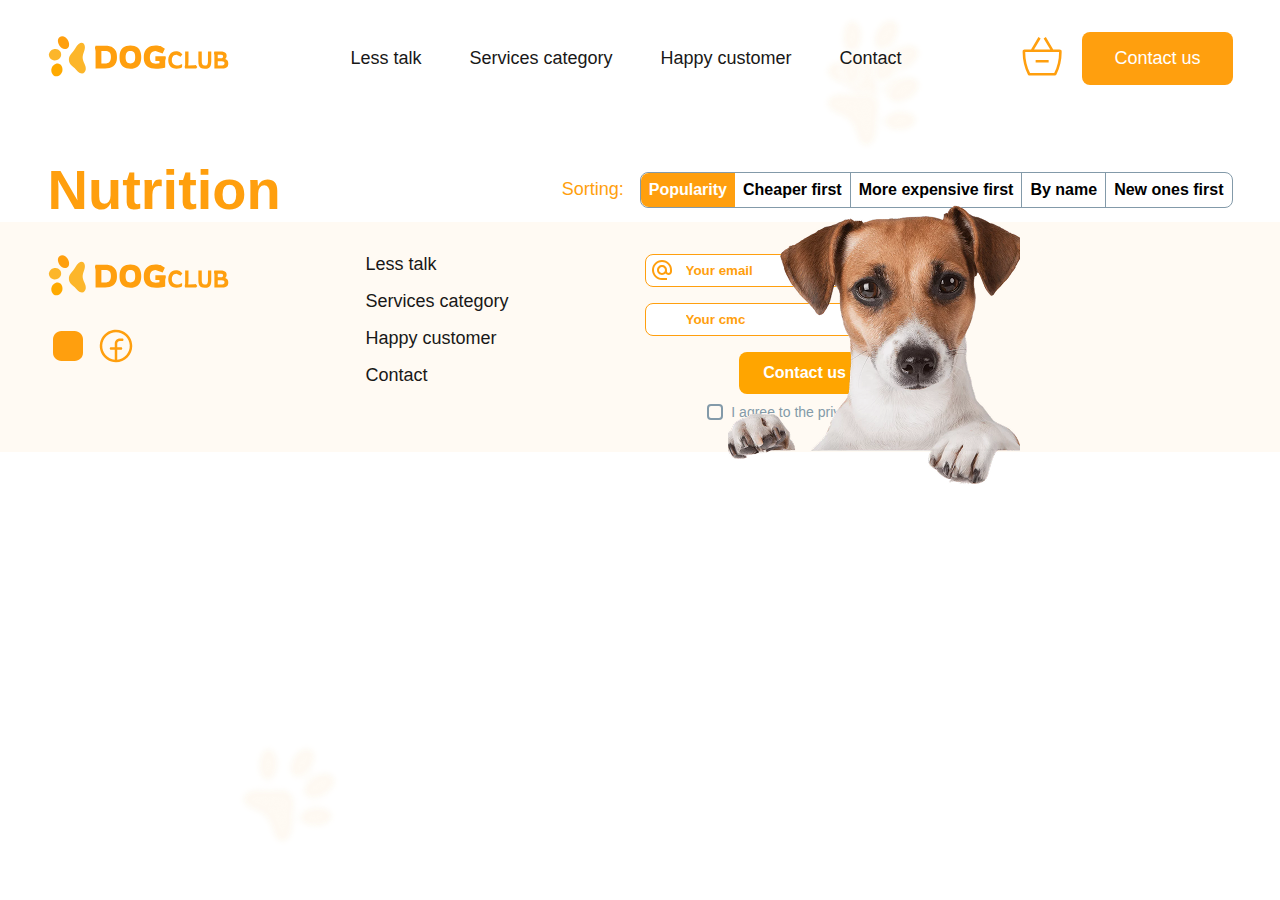
==== customer-landing.html @ ccbe90d8 "Початок роботи з новим html" ====
<!DOCTYPE html>
<html lang="en">
<head>
    <meta charset="UTF-8">
    <meta name="viewport" content="width=device-width, initial-scale=1.0">
    <title>Landing</title>
    <link rel="stylesheet" href="main.css">
</head>
<body>
    <header>
        <div class="conteiner">
            <div class="header-wrap">
                <nav>
                    <a class="logo" href="#"><img src="images/logo.svg" alt=""></a>
                    <ul>
                        <li><a href="#">Less talk</a></li>
                        <li><a href="#">Services category</a></li>
                        <li><a href="#">Happy customer</a></li>
                        <li><a href="#">Contact</a></li>
                    </ul>
                </nav>
                <div class="header-basket-contact">
                    <a href="#">
                        <svg>
                            <use href="images/sprite.svg#icon-basket"></use>
                        </svg>
                    </a>
                    <button type="button">Contact us</button>
                </div>
            </div>
        </div>
    </header>
    <main>
        <div class="nutrition">
            <div class="conteiner">
                <div class="sorting-wrap">
                    <h1>Nutrition</h1>
                    <div class="sorting">
                        <p>Sorting:</p>
                        <div class="sort-buttons">
                            <button class="active" type="button">Popularity</button>
                            <button type="button">Cheaper first</button>
                            <button type="button">More expensive first</button>
                            <button type="button">By name</button>
                            <button type="button">New ones first</button>
                        </div>
                    </div>
                </div>
            </div>
        </div>
    </main>
    <footer class="footer">
        <div class="conteiner">
            <div class="footer-wrap">
                <div class="footer-item">
                    <img src="images/logo.svg" alt="">
                    <div class="footer-social-media">
                        <a href="#">
                            <svg>
                                <use href="images/sprite.svg#icon-instagram-icon"></use>
                            </svg>
                        </a>
                        <a href="#">
                            <svg>
                                <use href="images/sprite.svg#icon-facebook-icon"></use>
                            </svg>
                        </a>
                    </div>
                </div>
                <div class="footer-item">
                    <ul>
                        <li>
                            <a href="#">Less talk </a>
                        </li>
                        <li>
                            <a href="#">Services category</a>
                        </li>
                        <li>
                            <a href="#">Happy customer</a>
                        </li>
                        <li>
                            <a href="#">Contact</a>
                        </li>
                    </ul>
                </div>
                <div class="footer-item">
                    <form action="">
                        <input type="text" placeholder="Your email">
                        <svg>
                            <use href="images/sprite.svg#icon-email-icon"></use>
                        </svg>
                    </form>
                    <form action="">
                        <input type="text" placeholder="Your cmc">
                    </form>
                    <div class="form-group">
                        <button class="btn">Contact us</button>
                        <label class="checkbox-label">
                            <input type="checkbox">
                            <span class="custom-checkbox"></span>
                            <p>I agree to the privacy policy</p>
                        </label>
                    </div>
                </div>
                <img class="dog3" src="images/dog3.png" alt="">
            </div>
        </div>
    </footer>
</body>
</html>
---- main.css ----
/* roboto-100 - latin */
@font-face {
    font-display: swap; /* Check https://developer.mozilla.org/en-US/docs/Web/CSS/@font-face/font-display for other options. */
    font-family: 'Roboto';
    font-style: normal;
    font-weight: 100;
    src: url('../fonts/roboto-v47-latin-100.woff2') format('woff2'); /* Chrome 36+, Opera 23+, Firefox 39+, Safari 12+, iOS 10+ */
  }
  /* roboto-200 - latin */
  @font-face {
    font-display: swap; /* Check https://developer.mozilla.org/en-US/docs/Web/CSS/@font-face/font-display for other options. */
    font-family: 'Roboto';
    font-style: normal;
    font-weight: 200;
    src: url('../fonts/roboto-v47-latin-200.woff2') format('woff2'); /* Chrome 36+, Opera 23+, Firefox 39+, Safari 12+, iOS 10+ */
  }
  /* roboto-300 - latin */
  @font-face {
    font-display: swap; /* Check https://developer.mozilla.org/en-US/docs/Web/CSS/@font-face/font-display for other options. */
    font-family: 'Roboto';
    font-style: normal;
    font-weight: 300;
    src: url('../fonts/roboto-v47-latin-300.woff2') format('woff2'); /* Chrome 36+, Opera 23+, Firefox 39+, Safari 12+, iOS 10+ */
  }
  /* roboto-regular - latin */
  @font-face {
    font-display: swap; /* Check https://developer.mozilla.org/en-US/docs/Web/CSS/@font-face/font-display for other options. */
    font-family: 'Roboto';
    font-style: normal;
    font-weight: 400;
    src: url('../fonts/roboto-v47-latin-regular.woff2') format('woff2'); /* Chrome 36+, Opera 23+, Firefox 39+, Safari 12+, iOS 10+ */
  }
  /* roboto-500 - latin */
  @font-face {
    font-display: swap; /* Check https://developer.mozilla.org/en-US/docs/Web/CSS/@font-face/font-display for other options. */
    font-family: 'Roboto';
    font-style: normal;
    font-weight: 500;
    src: url('../fonts/roboto-v47-latin-500.woff2') format('woff2'); /* Chrome 36+, Opera 23+, Firefox 39+, Safari 12+, iOS 10+ */
  }
  /* roboto-600 - latin */
  @font-face {
    font-display: swap; /* Check https://developer.mozilla.org/en-US/docs/Web/CSS/@font-face/font-display for other options. */
    font-family: 'Roboto';
    font-style: normal;
    font-weight: 600;
    src: url('../fonts/roboto-v47-latin-600.woff2') format('woff2'); /* Chrome 36+, Opera 23+, Firefox 39+, Safari 12+, iOS 10+ */
  }
  /* roboto-700 - latin */
  @font-face {
    font-display: swap; /* Check https://developer.mozilla.org/en-US/docs/Web/CSS/@font-face/font-display for other options. */
    font-family: 'Roboto';
    font-style: normal;
    font-weight: 700;
    src: url('../fonts/roboto-v47-latin-700.woff2') format('woff2'); /* Chrome 36+, Opera 23+, Firefox 39+, Safari 12+, iOS 10+ */
  }
  /* roboto-800 - latin */
  @font-face {
    font-display: swap; /* Check https://developer.mozilla.org/en-US/docs/Web/CSS/@font-face/font-display for other options. */
    font-family: 'Roboto';
    font-style: normal;
    font-weight: 800;
    src: url('../fonts/roboto-v47-latin-800.woff2') format('woff2'); /* Chrome 36+, Opera 23+, Firefox 39+, Safari 12+, iOS 10+ */
  }
  /* roboto-900 - latin */
  @font-face {
    font-display: swap; /* Check https://developer.mozilla.org/en-US/docs/Web/CSS/@font-face/font-display for other options. */
    font-family: 'Roboto';
    font-style: normal;
    font-weight: 900;
    src: url('../fonts/roboto-v47-latin-900.woff2') format('woff2'); /* Chrome 36+, Opera 23+, Firefox 39+, Safari 12+, iOS 10+ */
  }
  /* rowdies-300 - latin */
@font-face {
    font-display: swap; /* Check https://developer.mozilla.org/en-US/docs/Web/CSS/@font-face/font-display for other options. */
    font-family: 'Rowdies';
    font-style: normal;
    font-weight: 300;
    src: url('../fonts/rowdies-v17-latin-300.woff2') format('woff2'); /* Chrome 36+, Opera 23+, Firefox 39+, Safari 12+, iOS 10+ */
  }
  /* rowdies-regular - latin */
  @font-face {
    font-display: swap; /* Check https://developer.mozilla.org/en-US/docs/Web/CSS/@font-face/font-display for other options. */
    font-family: 'Rowdies';
    font-style: normal;
    font-weight: 400;
    src: url('../fonts/rowdies-v17-latin-regular.woff2') format('woff2'); /* Chrome 36+, Opera 23+, Firefox 39+, Safari 12+, iOS 10+ */
  }
  /* rowdies-700 - latin */
  @font-face {
    font-display: swap; /* Check https://developer.mozilla.org/en-US/docs/Web/CSS/@font-face/font-display for other options. */
    font-family: 'Rowdies';
    font-style: normal;
    font-weight: 700;
    src: url('../fonts/rowdies-v17-latin-700.woff2') format('woff2'); /* Chrome 36+, Opera 23+, Firefox 39+, Safari 12+, iOS 10+ */
  }

/* Base settenings */
*,*::before, *::after{
    box-sizing: border-box;
}
html,body{
    margin:0;
    padding:0;
    font-family: "Roboto" , sans-serif;
    font-size:18px;
    font-weight:400;
    color:var(--main-color);
    background-image: url(images/background.png);
}
p,h1,h2,h3,h4,h5,h6,a,ul,li{
    margin:0;
    padding:0;
}
ul{
    list-style: none;
}
.conteiner{
    max-width:calc(100% - 40px);
    padding:0 20px;
    width:1225px;
    margin: 0 auto;
}
:root{
  --main-color:#181817;
  --second-color:#FF9F0E;
  --siryi:#839AA9;
}
/* HEADER */
.header-wrap{
  margin-top:32px;
  display:flex;
  align-items:center;
  gap:20px;
}
.header-wrap nav{
  display:flex;
  align-items: center;
  flex-grow:1;
  gap:20px;
}
.header-wrap nav a.logo{
  flex-grow:1;
}
.header-wrap nav ul{
  display: flex;
  flex-grow:1;
  align-items: center;
  gap:48px;
}
.header-wrap nav ul li a{
  color:var(--main-color);
  text-decoration: none;
  display:inline-block;
  transition:color .4s ease;
}
.header-wrap nav ul li a:hover{
  color:var(--second-color);
}
.header-basket-contact{
  display:flex;
  gap:20px;
  align-items: center;
  flex-shrink: 0;
}
.header-basket-contact svg{
  height:40px;
  width:40px;
  fill:var(--second-color);
}
.header-basket-contact button{
  padding:16px 32px;
  background-color: var(--second-color);
  border-radius:8px;
  transition:all .4s ease;
  border:none;
  color:#fff;
  font-size:18px;
  cursor:pointer;
  font-weight: 500;
}
.header-basket-contact button:hover{
  background-color: #fff;
  color:#FF9F0E;
}

/* main */


/* Smart-dog */
.smart-dog{
  background-image: url(images/smart-dog-bg.png);
  background-repeat: no-repeat;
  background-size: cover;
  margin-top:-40px;
}
.smart-dog-wrap{
  display:flex;
  justify-content: space-between;
  gap:65px;
  padding-top:250px;
  padding-bottom: 250px;
}
.smart-dog-hero h1{
  max-width:635px;
  font-size:72px;
  line-height:89px;
  letter-spacing: 5%;
  margin-bottom: 40px;
  font-family: 'Rowdies', sans-serif;
  font-weight:900;
}
.smart-dog-hero p{
  font-size:22px;
  line-height:34px;
  margin-bottom: 24px;
  max-width: 500px;
}
button.btn{
  padding:16px 32px;
  background-color: var(--second-color);
  border:none;
  border-radius:8px;
  color:#fff;
  font-size:18px;
  font-weight:500;
  cursor:pointer;
  transition: all .4s ease;
}
button.btn:hover{
  color:var(--second-color);
  background-color:#fff;
}
.smart-dog-img{
  padding-top:23px;
  position:relative;
}
.smart-dog img.img-smart-dog{
  width:506px;
  height:auto;
}
.img-smart-element{
  position:absolute;
  top:-60px;
  right:-70px;
}

/* more-walk */
.more-walk{
  background-image: url(images/background.png);
  background-repeat: no-repeat;
}
.more-walk-wrap{
  display:flex;
  align-items:center;
  gap:24px;
}
.more-talk-txt h2{
  font-size:56px;
  font-weight:900;
  font-family: 'Rowdies', sans-serif;
  margin-bottom:40px
}
.more-talk-txt p{
  max-width: 640px;
  font-size:22px;
  margin-bottom:24px;
  color:#4E4C46;
}

/* service */
.service{
  background-image: url(images/background-yellow.png);
  background-size: 100% auto;
  background-repeat: repeat-x;
  padding-bottom: 200px;
}
.services-inner{
  padding-top:150px;
}
.services-inner h2{
  text-align: center;
  font-size:56px;
  font-weight: bold;
  font-weight: 900;
  margin-bottom: 48px;
}
.services-items{
  display:flex;
  justify-content: space-between;
  align-items: end;
  gap:10px;
}
.service-item{
  padding:47px 72px;
  background-color: #FFFEFC;
  border-radius: 8px;
}
.service-item img{
  margin-bottom: 24px;
}
.service-item h4{
  text-align: center;
  color:var(--second-color);
  font-size:22px;
  font-weight:600;
}
.services-items a{
  margin:0;
  padding:0;
  display:flex;
  align-items:center;
  gap:8px;
}
.services-items a svg{
  width:40px;
  height:40px;
  fill:var(--second-color);
}
.services-items a{
  color:var(--second-color);
  text-decoration: none;
  font-size:18px;
}

/* customer */
.customer h2{
  font-size:56px;
  font-weight: 900;
  text-align: center;
  margin-bottom: 48px;
}

/* customer */
.cust-cart{
  position: relative;
}
.customer h2{
  text-align:center;
  margin-bottom: 48px;
  font-size:56px;
}
.customer-cards{
  margin-bottom:32px;
  display:flex;
  align-items:center;
  gap:24px
}
.customer-cards button{
  width:44px;
  height:44px;
  background-color: transparent;
  border:none;
}
.customer-cards svg{
  width:44px;
  height:44px;
  fill:#839AA9;
  flex-shrink: 0;
}
.customer-cards ul{
  display:flex;
  align-items:center;
  justify-content:center;
  gap:20px;
}
.customer-cards ul li article{
  width:344px;
  height:456px;
  padding:342px 0px 16px 0px;
  border-radius:24px;
}
.customer-cards ul li:nth-child(1) article{
  background-image: linear-gradient(to bottom, transparent 70%, #839AA9 70%), url("images/happy1.svg");
}
.customer-cards ul li:nth-child(2) article{
  background-image: linear-gradient(to bottom, transparent 70%, #839AA9 70%), url("images/happy2.svg");
}
.customer-cards ul li:nth-child(3) article{
  background-image: linear-gradient(to bottom, transparent 70%, #839AA9 70%), url("images/happy3.svg");
}
.cust-cart h3{
  text-align: center;
  color:#fff;
  margin-bottom: 8px;
  font-size:24px;
  font-weight:600;
}
.cust-cart p{
  text-align: center;
  color:#fff;
  margin-bottom: 8px;
  font-size:16px;
  font-weight:400;
  max-width:380px;
}
.kosti-p{
  display:flex;
  align-items:center;
  justify-content: space-between;
  margin: 0 auto;
  width:257px;
}
.kosti-p p{
  font-size:16px;
  font-weight: 400;
  margin-bottom: 0;
  color:var(--second-color);
}
.icon-el{
  max-width:121px;
  margin:0 auto;
  display:flex;
  gap:24px;
}
.icon-el svg{
  height:11px;
  width:11px;
  fill:var(--siryi);
}
.icon-el svg:first-of-type{
  height:11px;
  width:11px;
  fill:var(--second-color);
}
.form-group {
  display: flex;
  flex-direction: column;
  align-items: center;
  gap: 10px;
}
/* Contact */

button.btn {
  background-color: #FFA500;
  color: white;
  font-weight: bold;
  border: none;
  border-radius: 8px;
  padding: 12px 24px;
  cursor: pointer;
  font-size: 16px;
}

.button.btn:hover {
  background-color: #e69500;
}
.checkbox-label {
  display: flex;
  align-items: center;
  font-size: 14px;
  color: #839AA9;
  cursor: pointer;
}
.checkbox-label input {
  display: none;
}
.custom-checkbox {
  width: 16px;
  height: 16px;
  border: 2px solid #839AA9;
  border-radius: 4px;
  display: inline-block;
  position: relative;
  margin-right: 8px;
}
.checkbox-label input:checked + .custom-checkbox {
  background-color: #839AA9;
  border-color: #839AA9;
}
.checkbox-label input:checked + .custom-checkbox::after {
  content: "✓";
  color: white;
  font-size: 12px;
  position: absolute;
  top: 50%;
  left: 50%;
  transform: translate(-50%, -50%);
}
.contact{
  background-image: url(images/background-c.png );
  background-repeat: no-repeat;
  background-position: top;
  background-size: cover;
  position: relative;
  margin-top:-130px;
  margin-bottom: 92px;
}
.contact h2{
  text-align: center;
  font-size:56px;
  max-width: 605px;
  margin: 0 auto;
  margin-bottom: 16px;
}
.contact-inner{
  padding-top:350px;
}
.contact-inner p.contactp{
  text-align: center;
  font-size: 18px;
  color:var(--siryi);
  margin-bottom: 42px;
}
.contact-form{
  display: flex;
  flex-direction: column;
  align-items: center;
  gap: 24px;
  width: 100%;
}
.contact-form form{
  position:relative;
}
.contact-form form svg{
  width:25px;
  height:25px;
  position:absolute;
  top:7px;
  left:10px;
  fill:var(--second-color);
}
.contact-form form input{
  padding:12px 50px;
  border:1px var(--second-color) solid;
  width:600px;
  outline:none;
  border-radius: 8px;
  color:var(--second-color);
  font-size:16px;
}
.contact-form form input::placeholder{
  color:var(--second-color);
  font-size:16px;
  font-weight: 400;
}
.contact-form form input:placeholder-shown{
  border-color: silver;
}
.contact-form form:last-of-type{
  margin-bottom: 24px;
}
.dog-contact img{
  position:absolute;
}
.dog-contact img:nth-child(1){
  top:380px;
  left:200px;
}
.dog-contact img:nth-child(2){
  top:200px;
  right:0;
}
/* footer */
.footer{
  background-color:#FFFAF3;
  position:relative;
  margin-bottom: 50px;
}
.footer-wrap{
  display:flex;
  align-items:start;
  gap:136px;
  padding:32px 0;
}
.footer-item img{
  margin-bottom: 24px;
}
.footer-item .footer-social-media{
  display:flex;
  gap:8px;
}
.footer-item .footer-social-media a svg{
  width:40px;
  height:40px;
  fill:var(--second-color);
}
.footer-item ul{
  display:grid;
  gap:16px;
}
.footer-item ul li a{
  font-size:18px;
  display:inline-block;
  color:var(--main-color);
  text-decoration: none;
  transition:color .4s ease;
}
.footer-item ul li a:hover{
  color:var(--second-color);
}
.footer-item form{
  position:relative;
}
.footer-item form input{
  padding:8px 40px;
  color:var(--second-color);
  font-weight: 700;
  border:1px var(--second-color) solid;
  border-radius: 8px;
  outline: none;
  width:320px;
}
.footer-item form input:nth-child(1){
  margin-bottom: 16px;
}
.footer-item form input::placeholder{
  color:var(--second-color);
}
.footer-item form input:placeholder-shown{
  color:var(--siryi);
}
.footer-item form svg{
  width:24px;
  height:24px;
  position: absolute;
  top:4px;
  left:5px;
  fill: var(--second-color);
}
.footer-wrap img.dog3{
  position:absolute;
  top:-30px;
  right:260px;
}

/* modal */
.backdrop {
  position: fixed;
  top: 0;
  left: 0;
  right:0;
  bottom:0;
  width: 100%;
  height: 100%;
  background: rgba(0, 0, 0, 0.5);
  display: flex;
  align-items: center;
  justify-content: center;
  opacity: 0;
  visibility: hidden;
  transition: opacity 0.3s ease, visibility 0.3s ease;
}

.backdrop.is-open {
  opacity: 1;
  visibility: visible;
}

.modal {
  width:880px;
  height:880px;
  background: #FFFAF3;
  padding: 20px;
  border-radius: 8px;
  box-shadow: 0 0 10px rgba(0, 0, 0, 0.3);
}
.modal {
  position: relative;
}

.modal-btn-close {
  position: absolute;
  background-color: transparent;
  border:none;
  top: 40px;
  right: 50px;
}
.contact-modal{
  padding:142px 90px;
}
.contact-modal h2{
  text-align:center;
  max-width: 700px;
  margin:0 auto;
  font-size: 56px;
  line-height:69px;
  font-weight: 900;
  margin-bottom: 16px;
}
.contact-modal p.contactp{
  text-align:center;
  max-width: 700px;
  margin:0 auto;
  color:var(--siryi);
  font-size: 18px;
  line-height:24px;
  font-weight: 400;
  margin-bottom: 42px;
}

/* Customer landing */
.nutrition{
  margin-top: 72px;
}
.sorting-wrap{
  display:flex;
  justify-content: space-between;
  align-items: center;
  gap:10px;
}
.sorting-wrap h1{
  font-size:56px;
  font-weight: 900;
  color:var(--second-color);
}
.sorting{
  display:flex;
  align-items: center;
  gap:16px;
}
.sorting p{
  color:var(--second-color);
}
.sort-buttons{
  display:flex;
  align-items: center;
  border:1px var(--siryi) solid;
  border-radius:8px;
}
.sort-buttons button{
  padding:8px;
  font-size:16px;
  border:none;
  background-color: transparent;
  font-weight: 700;
  cursor:pointer;
}
.sort-buttons button.active:first-of-type{
  background-color: var(--second-color);
  padding:8px;
  font-size:16px;
  border:none;
  color:#fff;
  border-top-left-radius: 8px;
  border-bottom-left-radius: 8px;
}
.sort-buttons button.active:last-of-type{
  background-color: var(--second-color);
  padding:8px;
  font-size:16px;
  border:none;
  color:#fff;
  border-top-right-radius: 8px;
  border-bottom-right-radius: 8px;
}
.sort-buttons button.active{
  background-color: var(--second-color);
  padding:8px;
  font-size:16px;
  border:none;
  color:#fff;
}
.sort-buttons button:not(:last-of-type){
  border-right:1px var(--siryi) solid;;
}
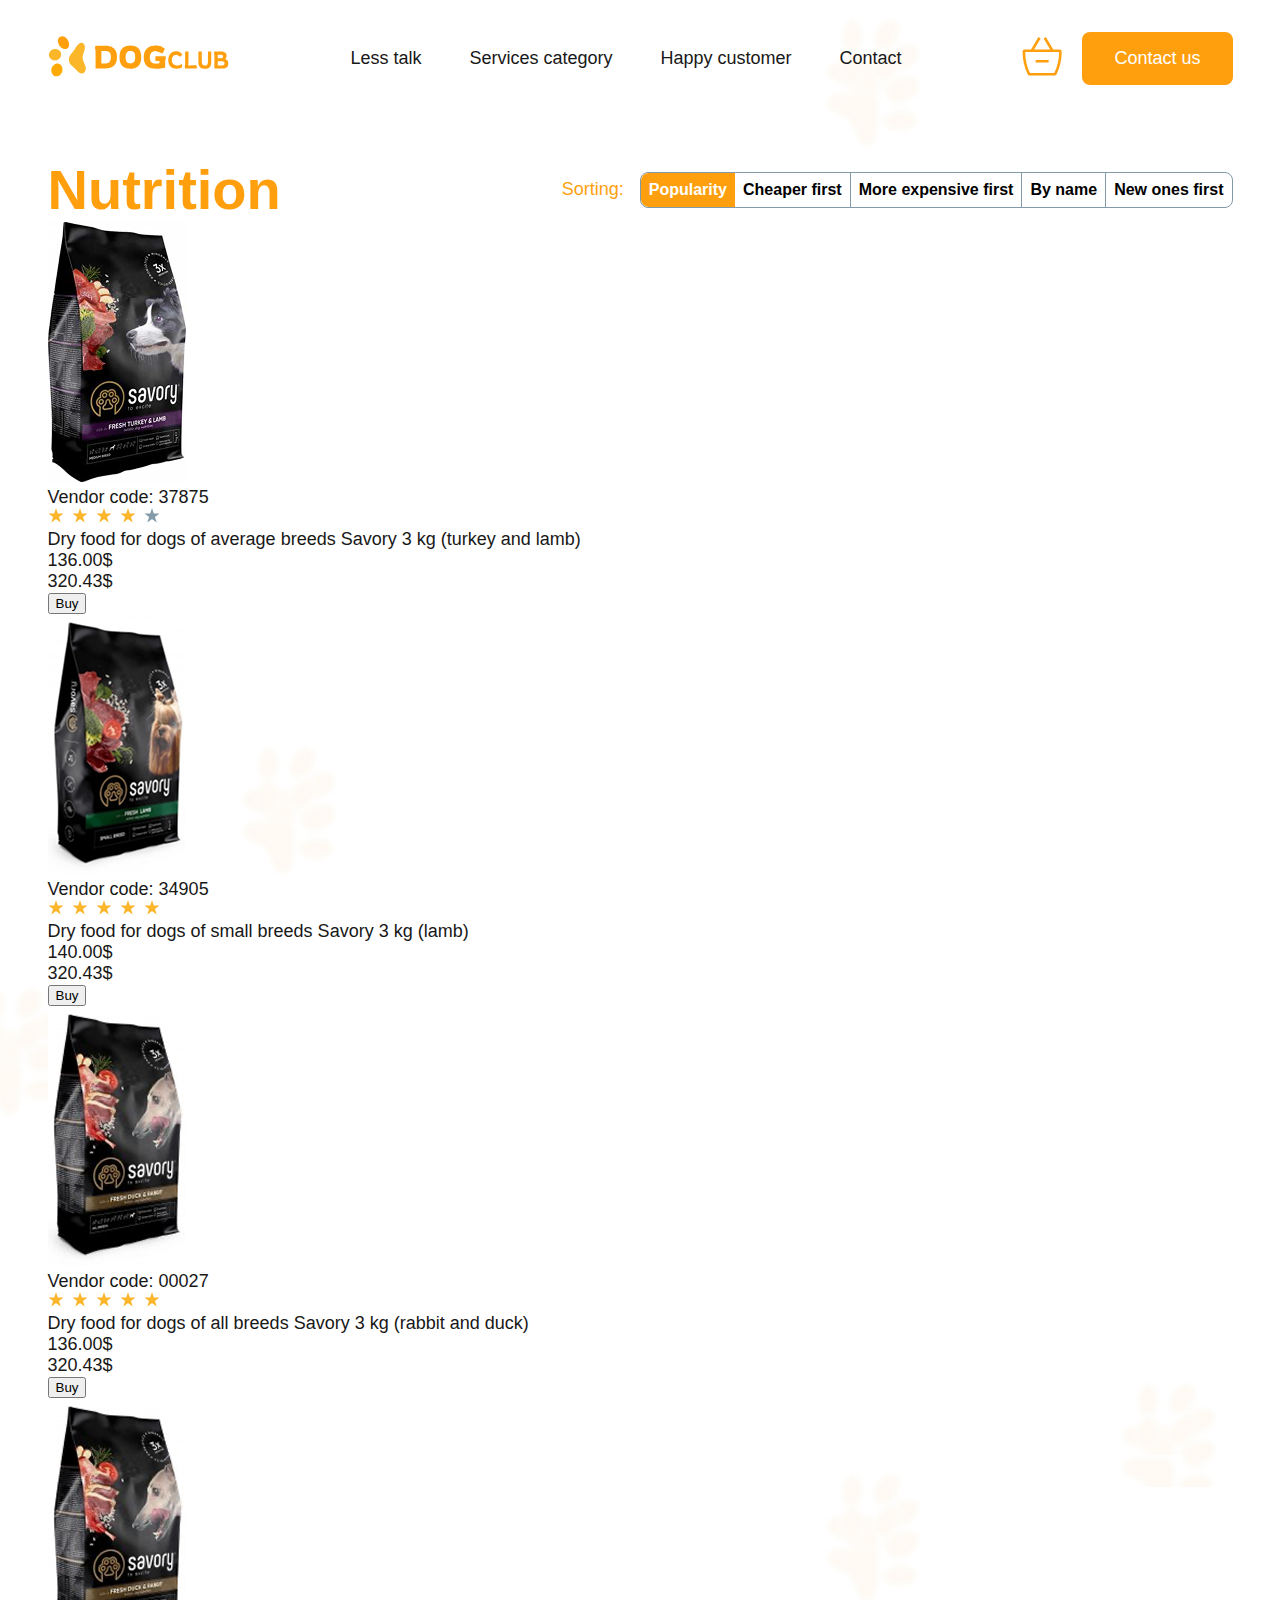
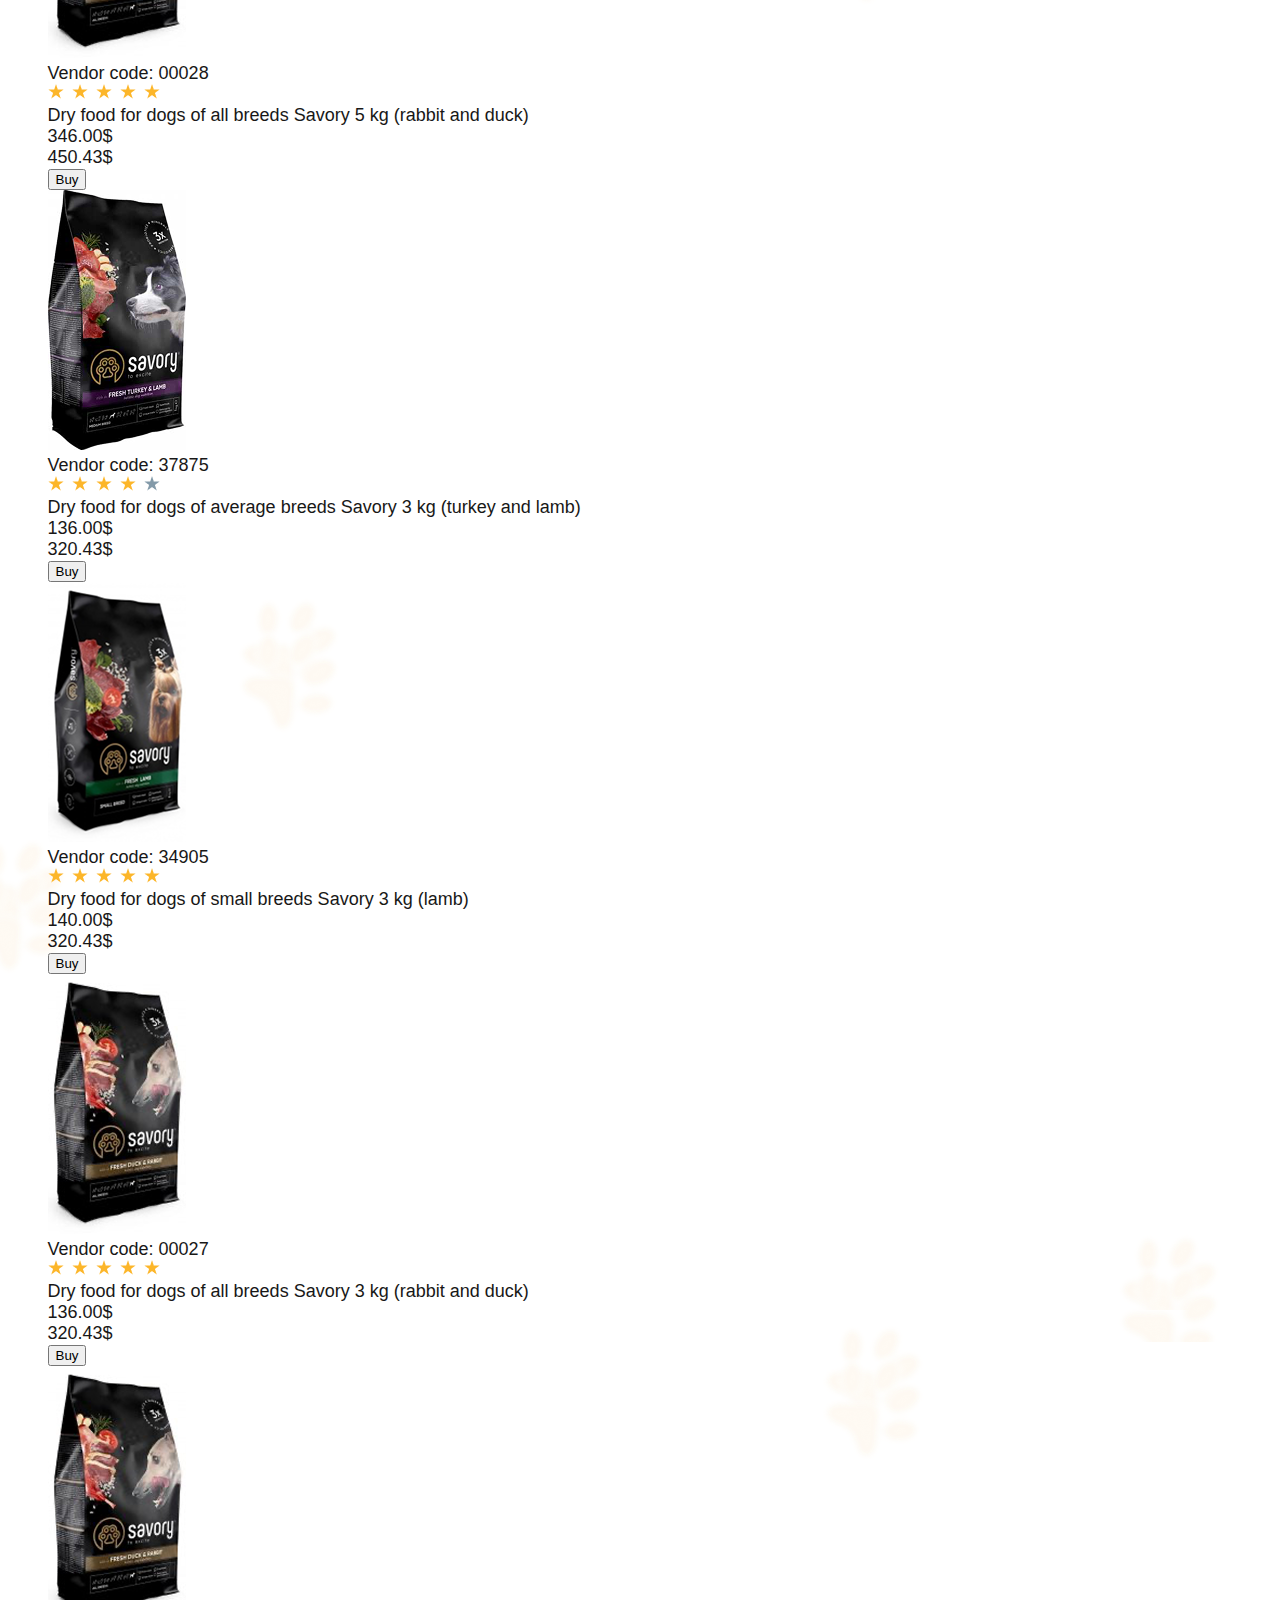
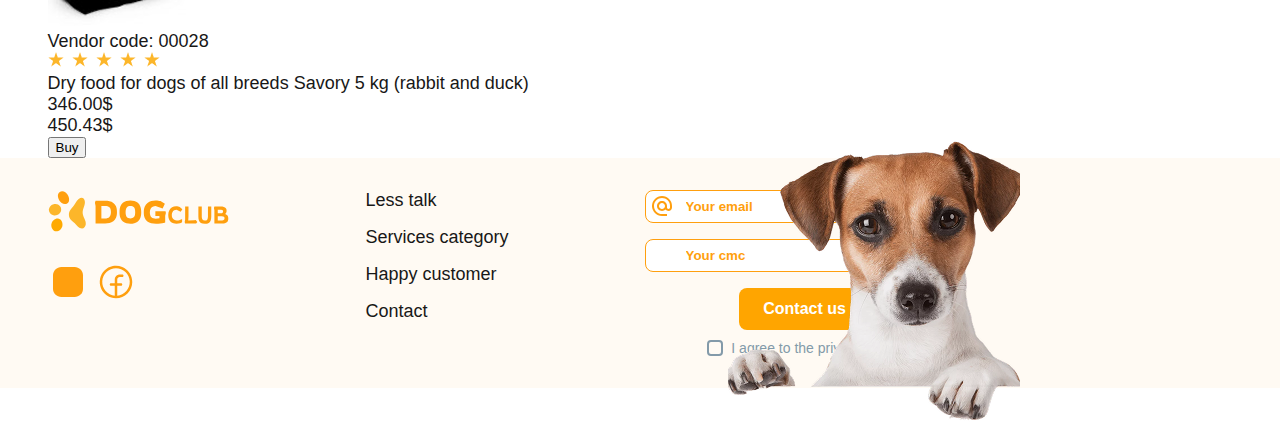
==== commit eccad874: "Робота з препроцесорами і код HTML для лендінга покупок" ====
--- a/customer-landing.html
+++ b/customer-landing.html
@@ -4,19 +4,19 @@
     <meta charset="UTF-8">
     <meta name="viewport" content="width=device-width, initial-scale=1.0">
     <title>Landing</title>
-    <link rel="stylesheet" href="main.css">
+    <link rel="stylesheet" href="/main.css">
 </head>
 <body>
     <header>
         <div class="conteiner">
             <div class="header-wrap">
                 <nav>
-                    <a class="logo" href="#"><img src="images/logo.svg" alt=""></a>
+                    <a class="logo" href="index.html"><img src="images/logo.svg" alt=""></a>
                     <ul>
-                        <li><a href="#">Less talk</a></li>
-                        <li><a href="#">Services category</a></li>
-                        <li><a href="#">Happy customer</a></li>
-                        <li><a href="#">Contact</a></li>
+                        <li><a href="/index.html#contact">Less talk</a></li>
+                        <li><a href="#Servicescategory">Services category</a></li>
+                        <li><a href="#Happycustomer">Happy customer</a></li>
+                        <li><a href="#Contact">Contact</a></li>
                     </ul>
                 </nav>
                 <div class="header-basket-contact">
@@ -31,7 +31,7 @@
         </div>
     </header>
     <main>
-        <div class="nutrition">
+        <section class="nutrition">
             <div class="conteiner">
                 <div class="sorting-wrap">
                     <h1>Nutrition</h1>
@@ -47,7 +47,117 @@
                     </div>
                 </div>
             </div>
-        </div>
+        </section>
+        <section class="products-eat">
+            <div class="conteiner">
+                <div class="product-wrap">
+                    <div class="product-item">
+                        <img class="product-img" src="images/eat1.png" alt="">
+                        <div class="eat-rating">
+                            <p>Vendor code: 37875</p>
+                            <img src="images/rating1.png" alt="">
+                        </div>
+                        <p>Dry food for dogs of average breeds Savory 3 kg (turkey and lamb)</p>
+                        <div class="product-price">
+                            <p>136.00$</p>
+                            <p>320.43$</p>
+                        </div>
+                        <button type="button">Buy</button>
+                    </div>
+                    <div class="product-item">
+                        <img class="product-img" src="images/eat2.png" alt="">
+                        <div class="eat-rating">
+                            <p>Vendor code: 34905</p>
+                            <img src="images/rating2.png" alt="">
+                        </div>
+                        <p>Dry food for dogs of small breeds Savory 3 kg (lamb)</p>
+                        <div class="product-price">
+                            <p>140.00$</p>
+                            <p>320.43$</p>
+                        </div>
+                        <button type="button">Buy</button>
+                    </div>
+                    <div class="product-item">
+                        <img class="product-img" src="images/eat3.png" alt="">
+                        <div class="eat-rating">
+                            <p>Vendor code: 00027</p>
+                            <img src="images/rating2.png" alt="">
+                        </div>
+                        <p>Dry food for dogs of all breeds Savory 3 kg (rabbit and duck)</p>
+                        <div class="product-price">
+                            <p>136.00$</p>
+                            <p>320.43$</p>
+                        </div>
+                        <button type="button">Buy</button>
+                    </div>
+                    <div class="product-item">
+                        <img class="product-img" src="images/eat3.png" alt="">
+                        <div class="eat-rating">
+                            <p>Vendor code: 00028</p>
+                            <img src="images/rating2.png" alt="">
+                        </div>
+                        <p>Dry food for dogs of all breeds Savory 5 kg (rabbit and duck)</p>
+                        <div class="product-price">
+                            <p>346.00$</p>
+                            <p>450.43$</p>
+                        </div>
+                        <button type="button">Buy</button>
+                    </div>
+                    <div class="product-item">
+                        <img class="product-img" src="images/eat1.png" alt="">
+                        <div class="eat-rating">
+                            <p>Vendor code: 37875</p>
+                            <img src="images/rating1.png" alt="">
+                        </div>
+                        <p>Dry food for dogs of average breeds Savory 3 kg (turkey and lamb)</p>
+                        <div class="product-price">
+                            <p>136.00$</p>
+                            <p>320.43$</p>
+                        </div>
+                        <button type="button">Buy</button>
+                    </div>
+                    <div class="product-item">
+                        <img class="product-img" src="images/eat2.png" alt="">
+                        <div class="eat-rating">
+                            <p>Vendor code: 34905</p>
+                            <img src="images/rating2.png" alt="">
+                        </div>
+                        <p>Dry food for dogs of small breeds Savory 3 kg (lamb)</p>
+                        <div class="product-price">
+                            <p>140.00$</p>
+                            <p>320.43$</p>
+                        </div>
+                        <button type="button">Buy</button>
+                    </div>
+                    <div class="product-item">
+                        <img class="product-img" src="images/eat3.png" alt="">
+                        <div class="eat-rating">
+                            <p>Vendor code: 00027</p>
+                            <img src="images/rating2.png" alt="">
+                        </div>
+                        <p>Dry food for dogs of all breeds Savory 3 kg (rabbit and duck)</p>
+                        <div class="product-price">
+                            <p>136.00$</p>
+                            <p>320.43$</p>
+                        </div>
+                        <button type="button">Buy</button>
+                    </div>
+                    <div class="product-item">
+                        <img class="product-img" src="images/eat3.png" alt="">
+                        <div class="eat-rating">
+                            <p>Vendor code: 00028</p>
+                            <img src="images/rating2.png" alt="">
+                        </div>
+                        <p>Dry food for dogs of all breeds Savory 5 kg (rabbit and duck)</p>
+                        <div class="product-price">
+                            <p>346.00$</p>
+                            <p>450.43$</p>
+                        </div>
+                        <button type="button">Buy</button>
+                    </div>
+                </div>
+            </div>
+        </section>
     </main>
     <footer class="footer">
         <div class="conteiner">
--- a/main.css
+++ b/main.css
@@ -106,6 +106,7 @@
     font-size:18px;
     font-weight:400;
     color:var(--main-color);
+    scroll-behavior: smooth;
     background-image: url(images/background.png);
 }
 p,h1,h2,h3,h4,h5,h6,a,ul,li{
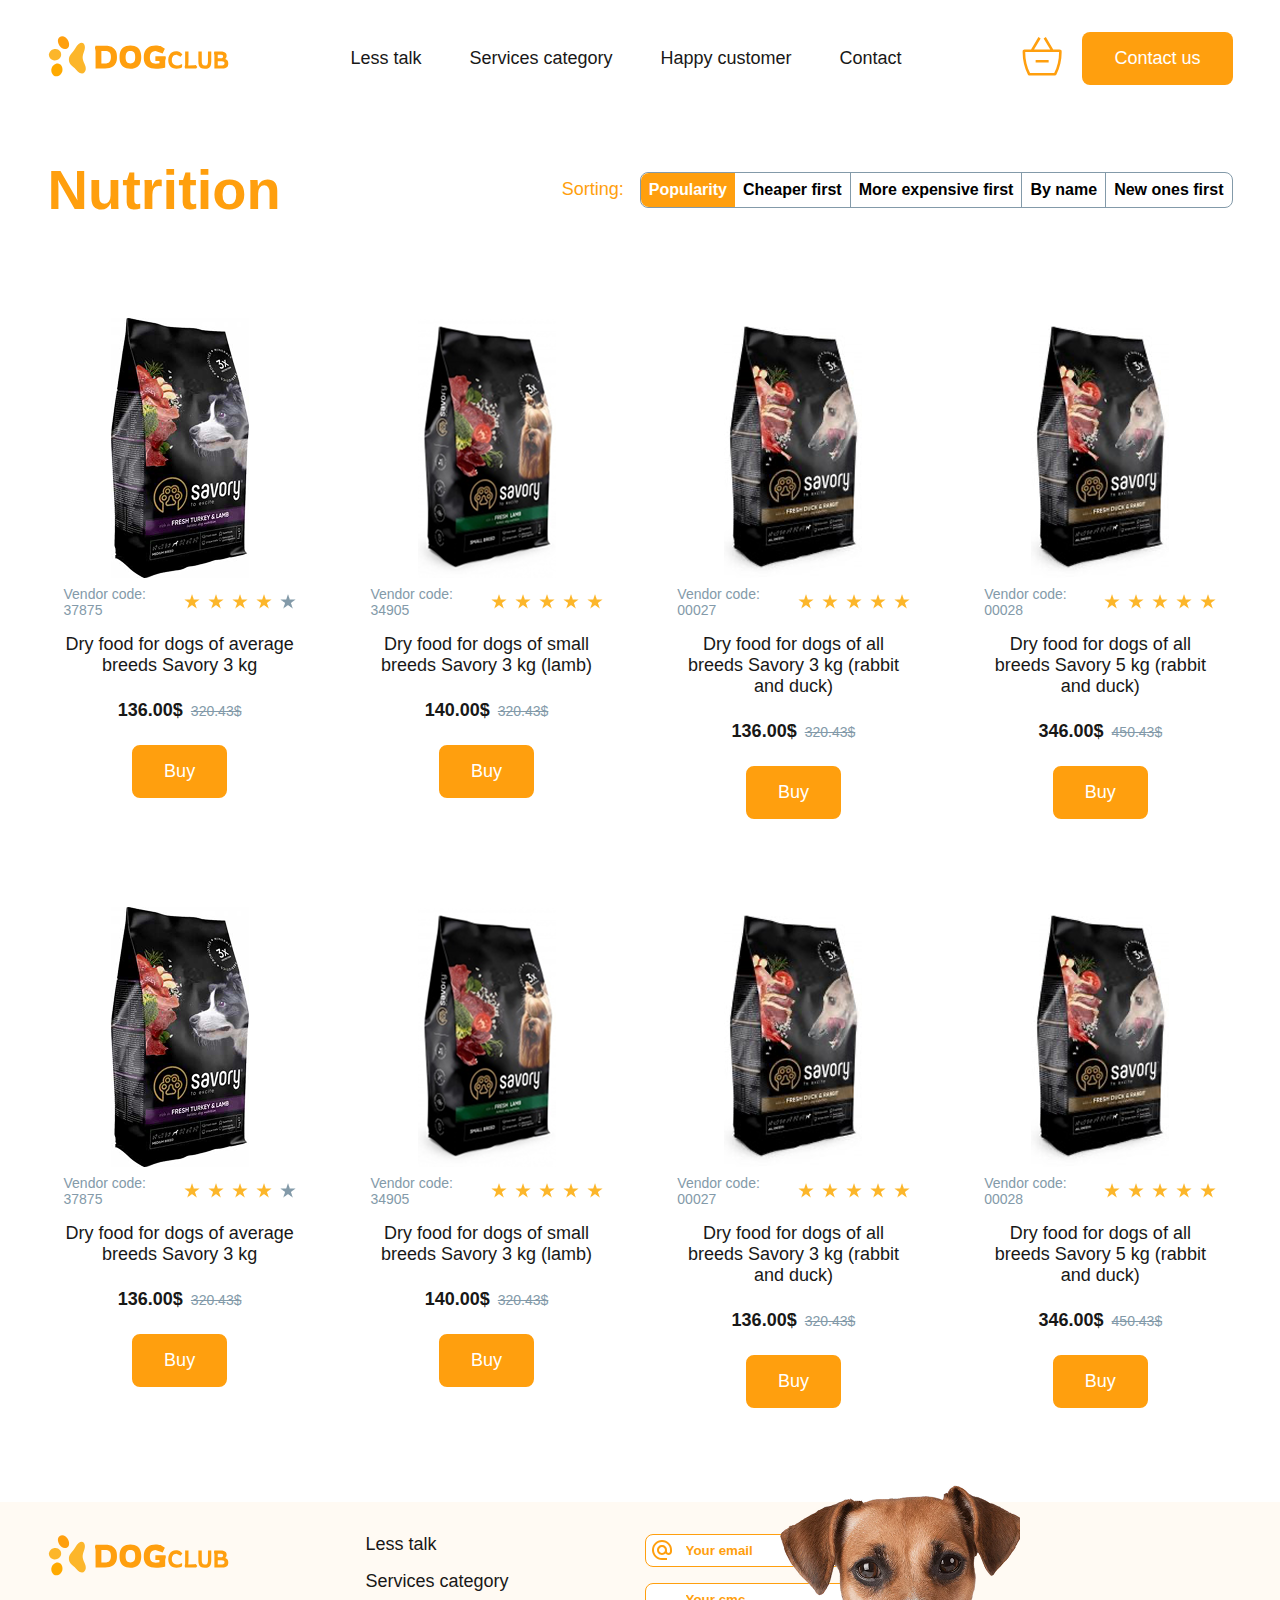
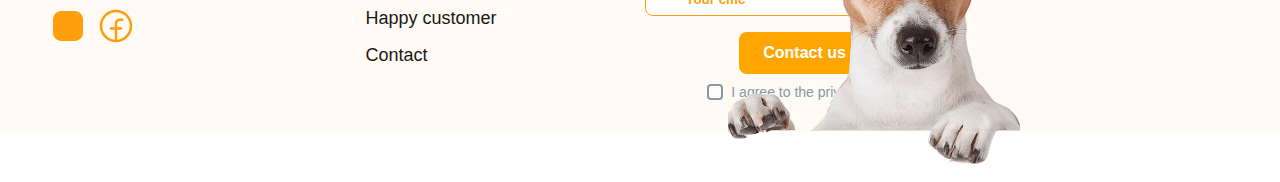
==== commit da5fd5b1: "Завершення сайту коду(без адаптивності)" ====
--- a/customer-landing.html
+++ b/customer-landing.html
@@ -4,7 +4,7 @@
     <meta charset="UTF-8">
     <meta name="viewport" content="width=device-width, initial-scale=1.0">
     <title>Landing</title>
-    <link rel="stylesheet" href="/main.css">
+    <link rel="stylesheet" href="scss/main.css">
 </head>
 <body>
     <header>
@@ -57,7 +57,7 @@
                             <p>Vendor code: 37875</p>
                             <img src="images/rating1.png" alt="">
                         </div>
-                        <p>Dry food for dogs of average breeds Savory 3 kg (turkey and lamb)</p>
+                        <p class="product-txt">Dry food for dogs of average breeds Savory 3 kg</p>
                         <div class="product-price">
                             <p>136.00$</p>
                             <p>320.43$</p>
@@ -70,7 +70,7 @@
                             <p>Vendor code: 34905</p>
                             <img src="images/rating2.png" alt="">
                         </div>
-                        <p>Dry food for dogs of small breeds Savory 3 kg (lamb)</p>
+                        <p class="product-txt">Dry food for dogs of small breeds Savory 3 kg (lamb)</p>
                         <div class="product-price">
                             <p>140.00$</p>
                             <p>320.43$</p>
@@ -83,7 +83,7 @@
                             <p>Vendor code: 00027</p>
                             <img src="images/rating2.png" alt="">
                         </div>
-                        <p>Dry food for dogs of all breeds Savory 3 kg (rabbit and duck)</p>
+                        <p class="product-txt">Dry food for dogs of all breeds Savory 3 kg (rabbit and duck)</p>
                         <div class="product-price">
                             <p>136.00$</p>
                             <p>320.43$</p>
@@ -96,7 +96,7 @@
                             <p>Vendor code: 00028</p>
                             <img src="images/rating2.png" alt="">
                         </div>
-                        <p>Dry food for dogs of all breeds Savory 5 kg (rabbit and duck)</p>
+                        <p class="product-txt">Dry food for dogs of all breeds Savory 5 kg (rabbit and duck)</p>
                         <div class="product-price">
                             <p>346.00$</p>
                             <p>450.43$</p>
@@ -109,7 +109,7 @@
                             <p>Vendor code: 37875</p>
                             <img src="images/rating1.png" alt="">
                         </div>
-                        <p>Dry food for dogs of average breeds Savory 3 kg (turkey and lamb)</p>
+                        <p class="product-txt">Dry food for dogs of average breeds Savory 3 kg</p>
                         <div class="product-price">
                             <p>136.00$</p>
                             <p>320.43$</p>
@@ -122,7 +122,7 @@
                             <p>Vendor code: 34905</p>
                             <img src="images/rating2.png" alt="">
                         </div>
-                        <p>Dry food for dogs of small breeds Savory 3 kg (lamb)</p>
+                        <p class="product-txt">Dry food for dogs of small breeds Savory 3 kg (lamb)</p>
                         <div class="product-price">
                             <p>140.00$</p>
                             <p>320.43$</p>
@@ -135,7 +135,7 @@
                             <p>Vendor code: 00027</p>
                             <img src="images/rating2.png" alt="">
                         </div>
-                        <p>Dry food for dogs of all breeds Savory 3 kg (rabbit and duck)</p>
+                        <p class="product-txt">Dry food for dogs of all breeds Savory 3 kg (rabbit and duck)</p>
                         <div class="product-price">
                             <p>136.00$</p>
                             <p>320.43$</p>
@@ -148,7 +148,7 @@
                             <p>Vendor code: 00028</p>
                             <img src="images/rating2.png" alt="">
                         </div>
-                        <p>Dry food for dogs of all breeds Savory 5 kg (rabbit and duck)</p>
+                        <p class="product-txt">Dry food for dogs of all breeds Savory 5 kg (rabbit and duck)</p>
                         <div class="product-price">
                             <p>346.00$</p>
                             <p>450.43$</p>
--- a/scss/main.css
+++ b/scss/main.css
@@ -0,0 +1,971 @@
+@charset "UTF-8";
+/* roboto-100 - latin */
+@font-face {
+  font-display: swap; /* Check https://developer.mozilla.org/en-US/docs/Web/CSS/@font-face/font-display for other options. */
+  font-family: "Roboto";
+  font-style: normal;
+  font-weight: 100;
+  src: url("../fonts/roboto-v47-latin-100.woff2") format("woff2"); /* Chrome 36+, Opera 23+, Firefox 39+, Safari 12+, iOS 10+ */
+}
+/* roboto-200 - latin */
+@font-face {
+  font-display: swap; /* Check https://developer.mozilla.org/en-US/docs/Web/CSS/@font-face/font-display for other options. */
+  font-family: "Roboto";
+  font-style: normal;
+  font-weight: 200;
+  src: url("../fonts/roboto-v47-latin-200.woff2") format("woff2"); /* Chrome 36+, Opera 23+, Firefox 39+, Safari 12+, iOS 10+ */
+}
+/* roboto-300 - latin */
+@font-face {
+  font-display: swap; /* Check https://developer.mozilla.org/en-US/docs/Web/CSS/@font-face/font-display for other options. */
+  font-family: "Roboto";
+  font-style: normal;
+  font-weight: 300;
+  src: url("../fonts/roboto-v47-latin-300.woff2") format("woff2"); /* Chrome 36+, Opera 23+, Firefox 39+, Safari 12+, iOS 10+ */
+}
+/* roboto-regular - latin */
+@font-face {
+  font-display: swap; /* Check https://developer.mozilla.org/en-US/docs/Web/CSS/@font-face/font-display for other options. */
+  font-family: "Roboto";
+  font-style: normal;
+  font-weight: 400;
+  src: url("../fonts/roboto-v47-latin-regular.woff2") format("woff2"); /* Chrome 36+, Opera 23+, Firefox 39+, Safari 12+, iOS 10+ */
+}
+/* roboto-500 - latin */
+@font-face {
+  font-display: swap; /* Check https://developer.mozilla.org/en-US/docs/Web/CSS/@font-face/font-display for other options. */
+  font-family: "Roboto";
+  font-style: normal;
+  font-weight: 500;
+  src: url("../fonts/roboto-v47-latin-500.woff2") format("woff2"); /* Chrome 36+, Opera 23+, Firefox 39+, Safari 12+, iOS 10+ */
+}
+/* roboto-600 - latin */
+@font-face {
+  font-display: swap; /* Check https://developer.mozilla.org/en-US/docs/Web/CSS/@font-face/font-display for other options. */
+  font-family: "Roboto";
+  font-style: normal;
+  font-weight: 600;
+  src: url("../fonts/roboto-v47-latin-600.woff2") format("woff2"); /* Chrome 36+, Opera 23+, Firefox 39+, Safari 12+, iOS 10+ */
+}
+/* roboto-700 - latin */
+@font-face {
+  font-display: swap; /* Check https://developer.mozilla.org/en-US/docs/Web/CSS/@font-face/font-display for other options. */
+  font-family: "Roboto";
+  font-style: normal;
+  font-weight: 700;
+  src: url("../fonts/roboto-v47-latin-700.woff2") format("woff2"); /* Chrome 36+, Opera 23+, Firefox 39+, Safari 12+, iOS 10+ */
+}
+/* roboto-800 - latin */
+@font-face {
+  font-display: swap; /* Check https://developer.mozilla.org/en-US/docs/Web/CSS/@font-face/font-display for other options. */
+  font-family: "Roboto";
+  font-style: normal;
+  font-weight: 800;
+  src: url("../fonts/roboto-v47-latin-800.woff2") format("woff2"); /* Chrome 36+, Opera 23+, Firefox 39+, Safari 12+, iOS 10+ */
+}
+/* roboto-900 - latin */
+@font-face {
+  font-display: swap; /* Check https://developer.mozilla.org/en-US/docs/Web/CSS/@font-face/font-display for other options. */
+  font-family: "Roboto";
+  font-style: normal;
+  font-weight: 900;
+  src: url("../fonts/roboto-v47-latin-900.woff2") format("woff2"); /* Chrome 36+, Opera 23+, Firefox 39+, Safari 12+, iOS 10+ */
+}
+/* rowdies-300 - latin */
+@font-face {
+  font-display: swap; /* Check https://developer.mozilla.org/en-US/docs/Web/CSS/@font-face/font-display for other options. */
+  font-family: "Rowdies";
+  font-style: normal;
+  font-weight: 300;
+  src: url("../fonts/rowdies-v17-latin-300.woff2") format("woff2"); /* Chrome 36+, Opera 23+, Firefox 39+, Safari 12+, iOS 10+ */
+}
+/* rowdies-regular - latin */
+@font-face {
+  font-display: swap; /* Check https://developer.mozilla.org/en-US/docs/Web/CSS/@font-face/font-display for other options. */
+  font-family: "Rowdies";
+  font-style: normal;
+  font-weight: 400;
+  src: url("../fonts/rowdies-v17-latin-regular.woff2") format("woff2"); /* Chrome 36+, Opera 23+, Firefox 39+, Safari 12+, iOS 10+ */
+}
+/* rowdies-700 - latin */
+@font-face {
+  font-display: swap; /* Check https://developer.mozilla.org/en-US/docs/Web/CSS/@font-face/font-display for other options. */
+  font-family: "Rowdies";
+  font-style: normal;
+  font-weight: 700;
+  src: url("../fonts/rowdies-v17-latin-700.woff2") format("woff2"); /* Chrome 36+, Opera 23+, Firefox 39+, Safari 12+, iOS 10+ */
+}
+/* Base settenings */
+*, *::before, *::after {
+  box-sizing: border-box;
+}
+
+html, body {
+  margin: 0;
+  padding: 0;
+  font-family: "Roboto", sans-serif;
+  font-size: 18px;
+  font-weight: 400;
+  color: var(--main-color);
+  scroll-behavior: smooth;
+  background-image: url(images/background.png);
+}
+
+p, h1, h2, h3, h4, h5, h6, a, ul, li {
+  margin: 0;
+  padding: 0;
+}
+
+ul {
+  list-style: none;
+}
+
+.conteiner {
+  max-width: calc(100% - 40px);
+  padding: 0 20px;
+  width: 1225px;
+  margin: 0 auto;
+}
+
+:root {
+  --main-color:#181817;
+  --second-color:#FF9F0E;
+  --siryi:#839AA9;
+}
+
+/* HEADER */
+.header-wrap {
+  margin-top: 32px;
+  display: flex;
+  align-items: center;
+  gap: 20px;
+}
+
+.header-wrap nav {
+  display: flex;
+  align-items: center;
+  flex-grow: 1;
+  gap: 20px;
+}
+
+.header-wrap nav a.logo {
+  flex-grow: 1;
+}
+
+.header-wrap nav ul {
+  display: flex;
+  flex-grow: 1;
+  align-items: center;
+  gap: 48px;
+}
+
+.header-wrap nav ul li a {
+  color: var(--main-color);
+  text-decoration: none;
+  display: inline-block;
+  transition: color 0.4s ease;
+}
+
+.header-wrap nav ul li a:hover {
+  color: var(--second-color);
+}
+
+.header-basket-contact {
+  display: flex;
+  gap: 20px;
+  align-items: center;
+  flex-shrink: 0;
+}
+
+.header-basket-contact svg {
+  height: 40px;
+  width: 40px;
+  fill: var(--second-color);
+}
+
+.header-basket-contact button {
+  padding: 16px 32px;
+  background-color: var(--second-color);
+  border-radius: 8px;
+  transition: all 0.4s ease;
+  border: none;
+  color: #fff;
+  font-size: 18px;
+  cursor: pointer;
+  font-weight: 500;
+}
+
+.header-basket-contact button:hover {
+  background-color: #fff;
+  color: #FF9F0E;
+}
+
+/* main */
+/* Smart-dog */
+.smart-dog {
+  background-image: url(images/smart-dog-bg.png);
+  background-repeat: no-repeat;
+  background-size: cover;
+  margin-top: -40px;
+}
+
+.smart-dog-wrap {
+  display: flex;
+  justify-content: space-between;
+  gap: 65px;
+  padding-top: 250px;
+  padding-bottom: 250px;
+}
+
+.smart-dog-hero h1 {
+  max-width: 635px;
+  font-size: 72px;
+  line-height: 89px;
+  letter-spacing: 5%;
+  margin-bottom: 40px;
+  font-family: "Rowdies", sans-serif;
+  font-weight: 900;
+}
+
+.smart-dog-hero p {
+  font-size: 22px;
+  line-height: 34px;
+  margin-bottom: 24px;
+  max-width: 500px;
+}
+
+button.btn {
+  padding: 16px 32px;
+  background-color: var(--second-color);
+  border: none;
+  border-radius: 8px;
+  color: #fff;
+  font-size: 18px;
+  font-weight: 500;
+  cursor: pointer;
+  transition: all 0.4s ease;
+}
+
+button.btn:hover {
+  color: var(--second-color);
+  background-color: #fff;
+}
+
+.smart-dog-img {
+  padding-top: 23px;
+  position: relative;
+}
+
+.smart-dog img.img-smart-dog {
+  width: 506px;
+  height: auto;
+}
+
+.img-smart-element {
+  position: absolute;
+  top: -60px;
+  right: -70px;
+}
+
+/* more-walk */
+.more-walk {
+  background-image: url(images/background.png);
+  background-repeat: no-repeat;
+}
+
+.more-walk-wrap {
+  display: flex;
+  align-items: center;
+  gap: 24px;
+}
+
+.more-talk-txt h2 {
+  font-size: 56px;
+  font-weight: 900;
+  font-family: "Rowdies", sans-serif;
+  margin-bottom: 40px;
+}
+
+.more-talk-txt p {
+  max-width: 640px;
+  font-size: 22px;
+  margin-bottom: 24px;
+  color: #4E4C46;
+}
+
+/* service */
+.service {
+  background-image: url(images/background-yellow.png);
+  background-size: 100% auto;
+  background-repeat: repeat-x;
+  padding-bottom: 200px;
+}
+
+.services-inner {
+  padding-top: 150px;
+}
+
+.services-inner h2 {
+  text-align: center;
+  font-size: 56px;
+  font-weight: bold;
+  font-weight: 900;
+  margin-bottom: 48px;
+}
+
+.services-items {
+  display: flex;
+  justify-content: space-between;
+  align-items: end;
+  gap: 10px;
+}
+
+.service-item {
+  padding: 47px 72px;
+  background-color: #FFFEFC;
+  border-radius: 8px;
+}
+
+.service-item img {
+  margin-bottom: 24px;
+}
+
+.service-item h4 {
+  text-align: center;
+  color: var(--second-color);
+  font-size: 22px;
+  font-weight: 600;
+}
+
+.services-items a {
+  margin: 0;
+  padding: 0;
+  display: flex;
+  align-items: center;
+  gap: 8px;
+}
+
+.services-items a svg {
+  width: 40px;
+  height: 40px;
+  fill: var(--second-color);
+}
+
+.services-items a {
+  color: var(--second-color);
+  text-decoration: none;
+  font-size: 18px;
+}
+
+/* customer */
+.customer h2 {
+  font-size: 56px;
+  font-weight: 900;
+  text-align: center;
+  margin-bottom: 48px;
+}
+
+/* customer */
+.cust-cart {
+  position: relative;
+}
+
+.customer h2 {
+  text-align: center;
+  margin-bottom: 48px;
+  font-size: 56px;
+}
+
+.customer-cards {
+  margin-bottom: 32px;
+  display: flex;
+  align-items: center;
+  gap: 24px;
+}
+
+.customer-cards button {
+  width: 44px;
+  height: 44px;
+  background-color: transparent;
+  border: none;
+}
+
+.customer-cards svg {
+  width: 44px;
+  height: 44px;
+  fill: #839AA9;
+  flex-shrink: 0;
+}
+
+.customer-cards ul {
+  display: flex;
+  align-items: center;
+  justify-content: center;
+  gap: 20px;
+}
+
+.customer-cards ul li article {
+  width: 344px;
+  height: 456px;
+  padding: 342px 0px 16px 0px;
+  border-radius: 24px;
+}
+
+.customer-cards ul li:nth-child(1) article {
+  background-image: linear-gradient(to bottom, transparent 70%, #839AA9 70%), url("images/happy1.svg");
+}
+
+.customer-cards ul li:nth-child(2) article {
+  background-image: linear-gradient(to bottom, transparent 70%, #839AA9 70%), url("images/happy2.svg");
+}
+
+.customer-cards ul li:nth-child(3) article {
+  background-image: linear-gradient(to bottom, transparent 70%, #839AA9 70%), url("images/happy3.svg");
+}
+
+.cust-cart h3 {
+  text-align: center;
+  color: #fff;
+  margin-bottom: 8px;
+  font-size: 24px;
+  font-weight: 600;
+}
+
+.cust-cart p {
+  text-align: center;
+  color: #fff;
+  margin-bottom: 8px;
+  font-size: 16px;
+  font-weight: 400;
+  max-width: 380px;
+}
+
+.kosti-p {
+  display: flex;
+  align-items: center;
+  justify-content: space-between;
+  margin: 0 auto;
+  width: 257px;
+}
+
+.kosti-p p {
+  font-size: 16px;
+  font-weight: 400;
+  margin-bottom: 0;
+  color: var(--second-color);
+}
+
+.icon-el {
+  max-width: 121px;
+  margin: 0 auto;
+  display: flex;
+  gap: 24px;
+}
+
+.icon-el svg {
+  height: 11px;
+  width: 11px;
+  fill: var(--siryi);
+}
+
+.icon-el svg:first-of-type {
+  height: 11px;
+  width: 11px;
+  fill: var(--second-color);
+}
+
+.form-group {
+  display: flex;
+  flex-direction: column;
+  align-items: center;
+  gap: 10px;
+}
+
+/* Contact */
+button.btn {
+  background-color: #FFA500;
+  color: white;
+  font-weight: bold;
+  border: none;
+  border-radius: 8px;
+  padding: 12px 24px;
+  cursor: pointer;
+  font-size: 16px;
+}
+
+.button.btn:hover {
+  background-color: #e69500;
+}
+
+.checkbox-label {
+  display: flex;
+  align-items: center;
+  font-size: 14px;
+  color: #839AA9;
+  cursor: pointer;
+}
+
+.checkbox-label input {
+  display: none;
+}
+
+.custom-checkbox {
+  width: 16px;
+  height: 16px;
+  border: 2px solid #839AA9;
+  border-radius: 4px;
+  display: inline-block;
+  position: relative;
+  margin-right: 8px;
+}
+
+.checkbox-label input:checked + .custom-checkbox {
+  background-color: #839AA9;
+  border-color: #839AA9;
+}
+
+.checkbox-label input:checked + .custom-checkbox::after {
+  content: "✓";
+  color: white;
+  font-size: 12px;
+  position: absolute;
+  top: 50%;
+  left: 50%;
+  transform: translate(-50%, -50%);
+}
+
+.contact {
+  background-image: url(images/background-c.png);
+  background-repeat: no-repeat;
+  background-position: top;
+  background-size: cover;
+  position: relative;
+  margin-top: -130px;
+  margin-bottom: 92px;
+}
+
+.contact h2 {
+  text-align: center;
+  font-size: 56px;
+  max-width: 605px;
+  margin: 0 auto;
+  margin-bottom: 16px;
+}
+
+.contact-inner {
+  padding-top: 350px;
+}
+
+.contact-inner p.contactp {
+  text-align: center;
+  font-size: 18px;
+  color: var(--siryi);
+  margin-bottom: 42px;
+}
+
+.contact-form {
+  display: flex;
+  flex-direction: column;
+  align-items: center;
+  gap: 24px;
+  width: 100%;
+}
+
+.contact-form form {
+  position: relative;
+}
+
+.contact-form form svg {
+  width: 25px;
+  height: 25px;
+  position: absolute;
+  top: 7px;
+  left: 10px;
+  fill: var(--second-color);
+}
+
+.contact-form form input {
+  padding: 12px 50px;
+  border: 1px var(--second-color) solid;
+  width: 600px;
+  outline: none;
+  border-radius: 8px;
+  color: var(--second-color);
+  font-size: 16px;
+}
+
+.contact-form form input::-moz-placeholder {
+  color: var(--second-color);
+  font-size: 16px;
+  font-weight: 400;
+}
+
+.contact-form form input::placeholder {
+  color: var(--second-color);
+  font-size: 16px;
+  font-weight: 400;
+}
+
+.contact-form form input:-moz-placeholder-shown {
+  border-color: silver;
+}
+
+.contact-form form input:placeholder-shown {
+  border-color: silver;
+}
+
+.contact-form form:last-of-type {
+  margin-bottom: 24px;
+}
+
+.dog-contact img {
+  position: absolute;
+}
+
+.dog-contact img:nth-child(1) {
+  top: 380px;
+  left: 200px;
+}
+
+.dog-contact img:nth-child(2) {
+  top: 200px;
+  right: 0;
+}
+
+/* footer */
+.footer {
+  background-color: #FFFAF3;
+  position: relative;
+  margin-bottom: 50px;
+}
+
+.footer-wrap {
+  display: flex;
+  align-items: start;
+  gap: 136px;
+  padding: 32px 0;
+}
+
+.footer-item img {
+  margin-bottom: 24px;
+}
+
+.footer-item .footer-social-media {
+  display: flex;
+  gap: 8px;
+}
+
+.footer-item .footer-social-media a svg {
+  width: 40px;
+  height: 40px;
+  fill: var(--second-color);
+}
+
+.footer-item ul {
+  display: grid;
+  gap: 16px;
+}
+
+.footer-item ul li a {
+  font-size: 18px;
+  display: inline-block;
+  color: var(--main-color);
+  text-decoration: none;
+  transition: color 0.4s ease;
+}
+
+.footer-item ul li a:hover {
+  color: var(--second-color);
+}
+
+.footer-item form {
+  position: relative;
+}
+
+.footer-item form input {
+  padding: 8px 40px;
+  color: var(--second-color);
+  font-weight: 700;
+  border: 1px var(--second-color) solid;
+  border-radius: 8px;
+  outline: none;
+  width: 320px;
+}
+
+.footer-item form input:nth-child(1) {
+  margin-bottom: 16px;
+}
+
+.footer-item form input::-moz-placeholder {
+  color: var(--second-color);
+}
+
+.footer-item form input::placeholder {
+  color: var(--second-color);
+}
+
+.footer-item form input:-moz-placeholder-shown {
+  color: var(--siryi);
+}
+
+.footer-item form input:placeholder-shown {
+  color: var(--siryi);
+}
+
+.footer-item form svg {
+  width: 24px;
+  height: 24px;
+  position: absolute;
+  top: 4px;
+  left: 5px;
+  fill: var(--second-color);
+}
+
+.footer-wrap img.dog3 {
+  position: absolute;
+  top: -30px;
+  right: 260px;
+}
+
+/* modal */
+.backdrop {
+  position: fixed;
+  top: 0;
+  left: 0;
+  right: 0;
+  bottom: 0;
+  width: 100%;
+  height: 100%;
+  background: rgba(0, 0, 0, 0.5);
+  display: flex;
+  align-items: center;
+  justify-content: center;
+  opacity: 0;
+  visibility: hidden;
+  transition: opacity 0.3s ease, visibility 0.3s ease;
+}
+
+.backdrop.is-open {
+  opacity: 1;
+  visibility: visible;
+}
+
+.modal {
+  width: 880px;
+  height: 880px;
+  background: #FFFAF3;
+  padding: 20px;
+  border-radius: 8px;
+  box-shadow: 0 0 10px rgba(0, 0, 0, 0.3);
+}
+
+.modal {
+  position: relative;
+}
+
+.modal-btn-close {
+  position: absolute;
+  background-color: transparent;
+  border: none;
+  top: 40px;
+  right: 50px;
+}
+
+.contact-modal {
+  padding: 142px 90px;
+}
+
+.contact-modal h2 {
+  text-align: center;
+  max-width: 700px;
+  margin: 0 auto;
+  font-size: 56px;
+  line-height: 69px;
+  font-weight: 900;
+  margin-bottom: 16px;
+}
+
+.contact-modal p.contactp {
+  text-align: center;
+  max-width: 700px;
+  margin: 0 auto;
+  color: var(--siryi);
+  font-size: 18px;
+  line-height: 24px;
+  font-weight: 400;
+  margin-bottom: 42px;
+}
+
+/* Customer landing */
+.nutrition {
+  margin-top: 72px;
+  margin-bottom: 72px;
+}
+
+.sorting-wrap {
+  display: flex;
+  justify-content: space-between;
+  align-items: center;
+  gap: 10px;
+}
+
+.sorting-wrap h1 {
+  font-size: 56px;
+  font-weight: 900;
+  color: var(--second-color);
+}
+
+.sorting {
+  display: flex;
+  align-items: center;
+  gap: 16px;
+}
+
+.sorting p {
+  color: var(--second-color);
+}
+
+.sort-buttons {
+  display: flex;
+  align-items: center;
+  border: 1px var(--siryi) solid;
+  border-radius: 8px;
+}
+
+.sort-buttons button {
+  padding: 8px;
+  font-size: 16px;
+  border: none;
+  background-color: transparent;
+  font-weight: 700;
+  cursor: pointer;
+}
+
+.sort-buttons button.active:first-of-type {
+  background-color: var(--second-color);
+  padding: 8px;
+  font-size: 16px;
+  border: none;
+  color: #fff;
+  border-top-left-radius: 8px;
+  border-bottom-left-radius: 8px;
+}
+
+.sort-buttons button.active:last-of-type {
+  background-color: var(--second-color);
+  padding: 8px;
+  font-size: 16px;
+  border: none;
+  color: #fff;
+  border-top-right-radius: 8px;
+  border-bottom-right-radius: 8px;
+}
+
+.sort-buttons button.active {
+  background-color: var(--second-color);
+  padding: 8px;
+  font-size: 16px;
+  border: none;
+  color: #fff;
+}
+
+.sort-buttons button:not(:last-of-type) {
+  border-right: 1px var(--siryi) solid;
+}
+
+.products-eat {
+  margin-bottom: 70px;
+}
+
+.product-wrap {
+  display: flex;
+  gap: 40px 32px;
+  justify-content: space-between;
+  flex-wrap: wrap;
+}
+
+.product-item {
+  width: calc((100% - 128px) / 4);
+}
+
+.product-item img {
+  display: block;
+  margin: 0 auto;
+  margin-bottom: 8px;
+}
+
+.eat-rating {
+  display: flex;
+  justify-content: space-between;
+  align-items: center;
+  gap: 5px;
+  margin-bottom: 16px;
+}
+
+.eat-rating p {
+  font-size: 14px;
+  color: var(--siryi);
+}
+
+.eat-rating img {
+  padding: 0;
+  margin: 0;
+}
+
+.product-item p.product-txt {
+  text-align: center;
+  max-width: 256px;
+  margin: 0 auto;
+  margin-bottom: 24px;
+}
+
+.product-price {
+  display: flex;
+  align-items: center;
+  justify-content: center;
+  gap: 8px;
+  margin-bottom: 24px;
+}
+
+.product-price p:first-of-type {
+  color: #181817;
+  font-weight: 600;
+  font-size: 18px;
+}
+
+.product-price p:last-of-type {
+  color: var(--siryi);
+  font-weight: 400;
+  font-size: 14px;
+  text-decoration: line-through;
+}
+
+.product-item button {
+  display: block;
+  margin: 0 auto;
+  padding: 14px 30px;
+  border: 2px var(--second-color) solid;
+  background-color: var(--second-color);
+  border-radius: 8px;
+  font-size: 18px;
+  font-weight: 500;
+  color: #fff;
+  transition: border 0.4s ease, background-color 0.4s ease, color 0.4s ease;
+}
+
+.product-item button:hover {
+  border: 2px var(--second-color) solid;
+  background-color: #fff;
+  color: #000;
+}
+
+.product-item {
+  padding: 24px 16px;
+  background-color: #fff;
+  border-radius: 8px;
+  transition: box-shadow 0.4s ease;
+}
+
+.product-item:hover {
+  box-shadow: 0 8px 16px 0 rgba(24, 24, 23, 0.08);
+}/*# sourceMappingURL=main.css.map */